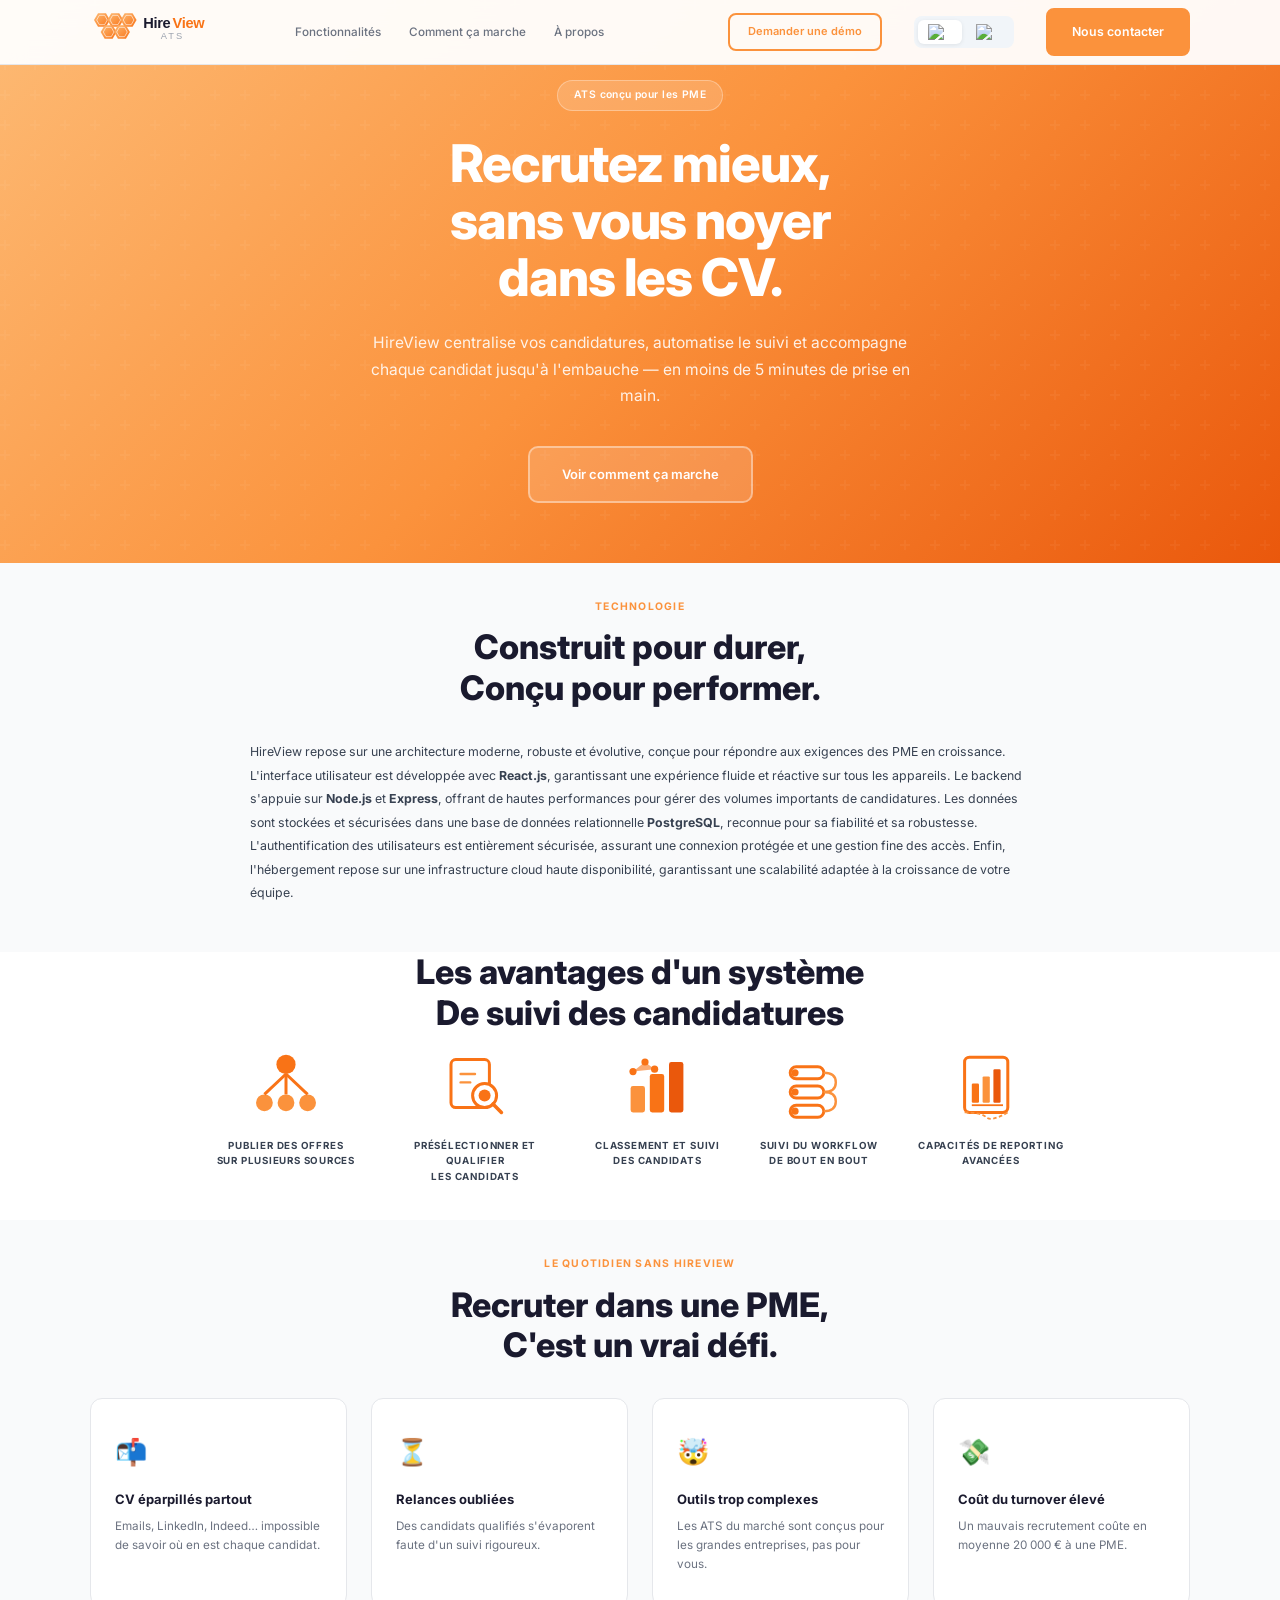
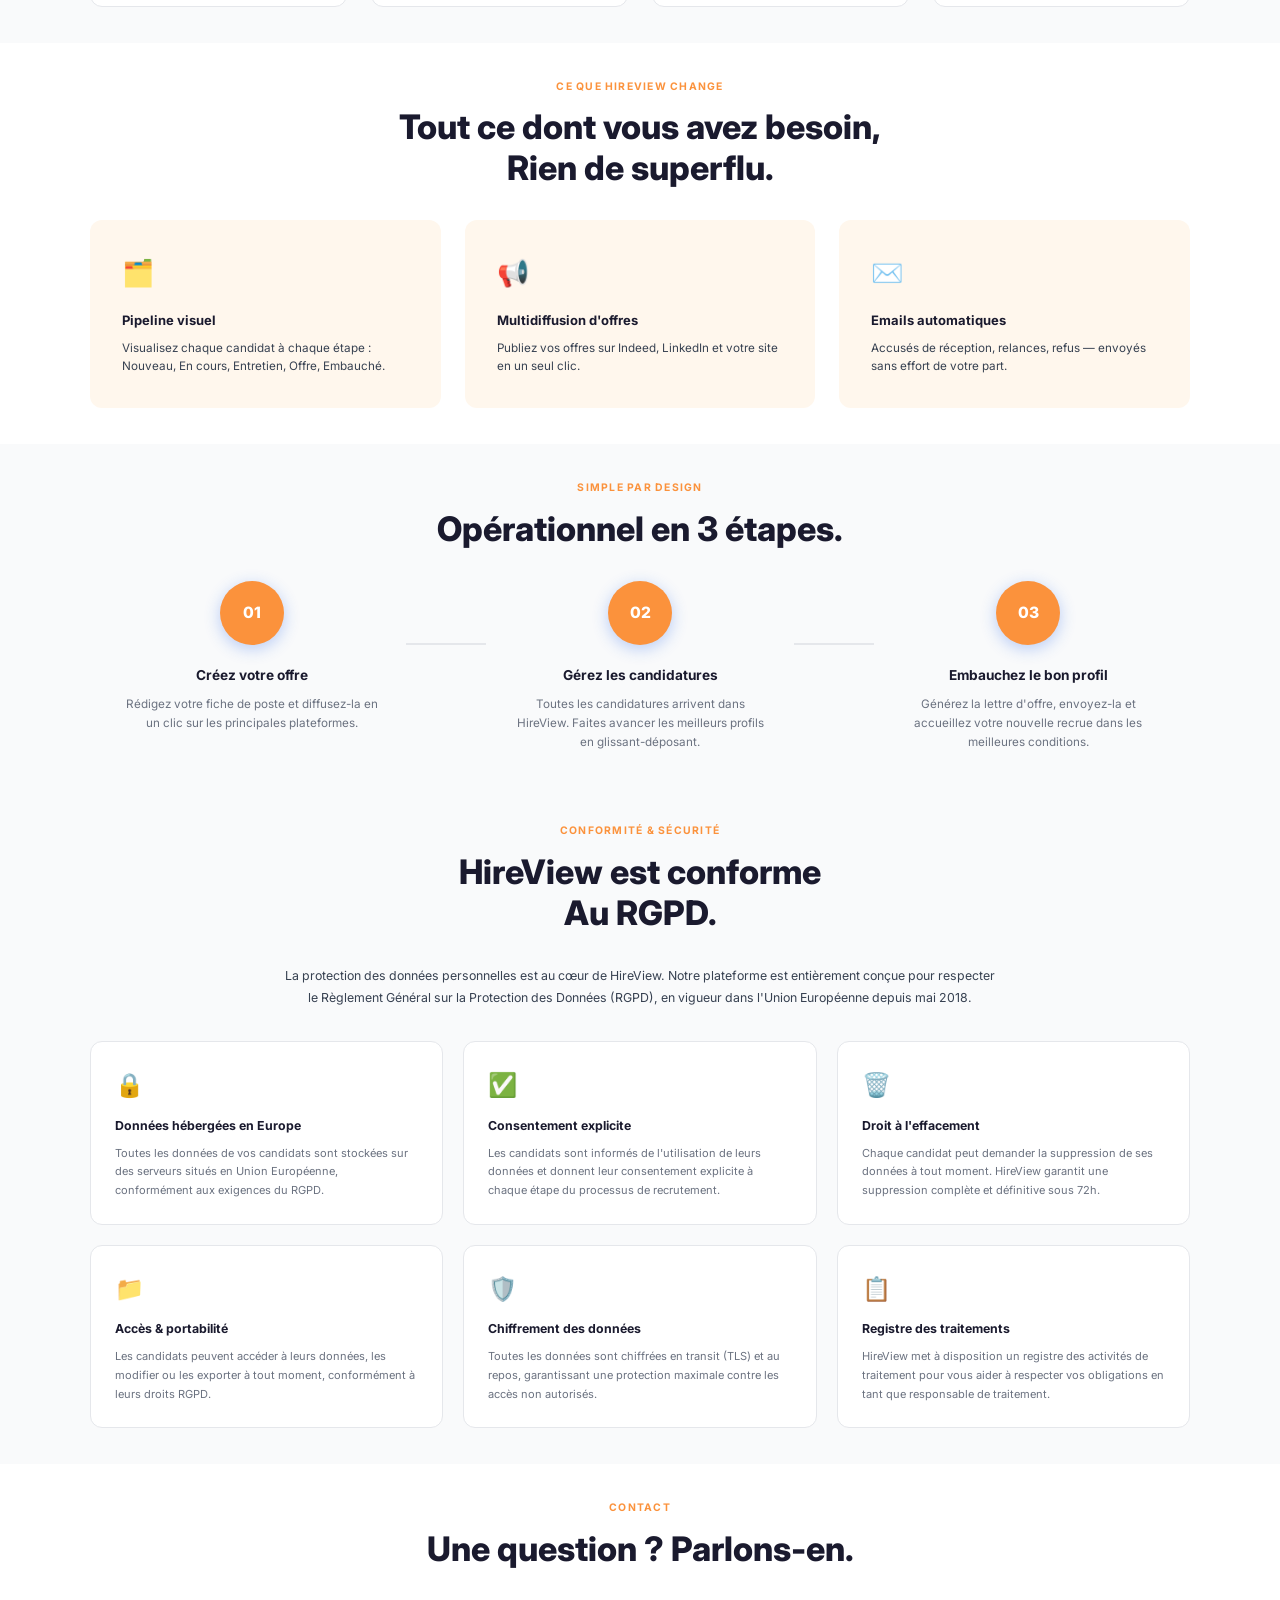
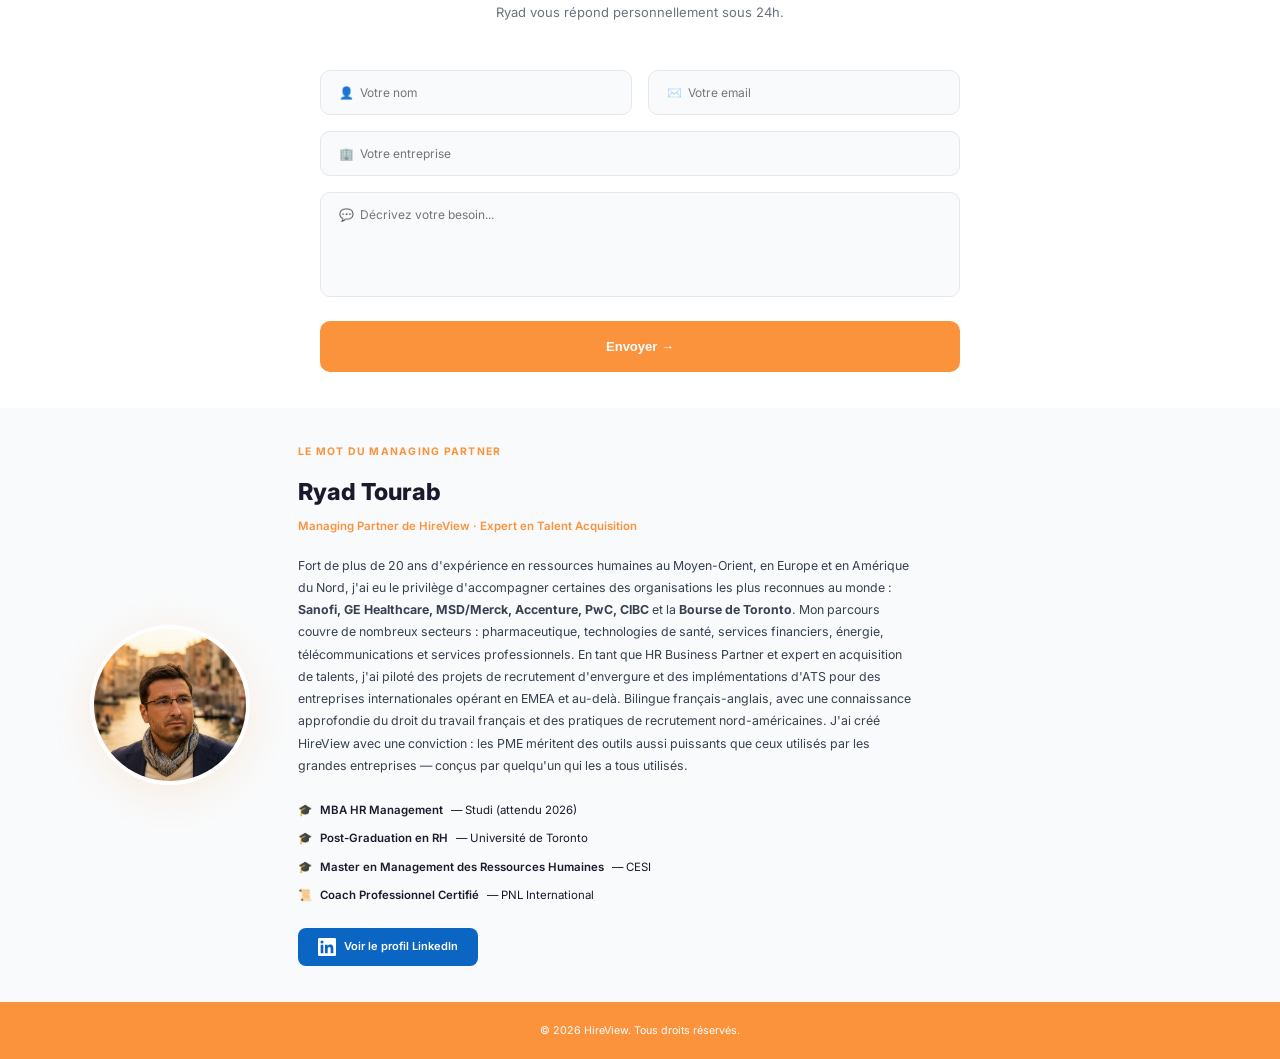
==== index.html @ aeb1a821 "Add files via upload" ====
<!DOCTYPE html>
<html lang="fr">
<head>
  <meta charset="UTF-8" />
  <meta name="viewport" content="width=device-width, initial-scale=1.0" />
  <title>HireView — L'ATS pensé pour les PME</title>
  <link rel="preconnect" href="https://fonts.googleapis.com" />
  <link rel="preconnect" href="https://fonts.gstatic.com" crossorigin />
  <link href="https://fonts.googleapis.com/css2?family=Inter:wght@400;500;600;700;800&display=swap" rel="stylesheet" />
  <link rel="stylesheet" href="style.css" />
</head>
<body>

  <!-- NAV -->
  <header class="nav" id="nav">
    <div class="nav__inner container">
      <a href="#" class="nav__logo"><img src="logo.svg" alt="HireView" height="40" /></a>
      <nav class="nav__links" id="navLinks">
        <a href="#features">Fonctionnalités</a>
        <a href="#how">Comment ça marche</a>
        <a href="#founder">À propos</a>
      </nav>
      <a href="#contact" class="btn btn--outline nav__demo">Demander une démo</a>
      <div class="lang-switch">
        <a href="index.html" class="lang-switch__btn lang-switch__btn--active" title="Français">
          <img src="https://flagcdn.com/w40/fr.png" width="24" height="16" alt="Français" />
        </a>
        <a href="index-en.html" class="lang-switch__btn" title="English">
          <img src="https://flagcdn.com/w40/gb.png" width="24" height="16" alt="English" />
        </a>
      </div>
      <a href="#contact" class="btn btn--primary nav__cta">Nous contacter</a>
      <button class="nav__burger" id="burger" aria-label="Menu">
        <span></span><span></span><span></span>
      </button>
    </div>
  </header>

  <!-- MOBILE MENU -->
  <div class="mobile-menu" id="mobileMenu">
    <a href="#features" class="mobile-menu__link">Fonctionnalités</a>
    <a href="#how" class="mobile-menu__link">Comment ça marche</a>
    <a href="#contact" class="mobile-menu__link">Demander une démo</a>
    <a href="#contact" class="btn btn--primary mobile-menu__cta">Nous contacter</a>
  </div>

  <main>

    <!-- HERO -->
    <section class="hero">
      <div class="container hero__inner">
        <div class="hero__badge">ATS conçu pour les PME</div>
        <h1 class="hero__title">Recrutez mieux,<br/>sans vous noyer<br/>dans les CV.</h1>
        <p class="hero__sub">HireView centralise vos candidatures, automatise le suivi et accompagne chaque candidat jusqu'à l'embauche — en moins de 5 minutes de prise en main.</p>
        <div class="hero__actions">
          <a href="#how" class="btn btn--ghost btn--lg">Voir comment ça marche</a>
        </div>
      </div>
      <div class="hero__bg"></div>
    </section>

    <!-- TECH -->
    <section class="tech" id="tech">
      <div class="container">
        <p class="section__eyebrow">Technologie</p>
        <h2 class="section__title">Construit pour durer,<br/>Conçu pour performer.</h2>
        <p class="tech__intro">HireView repose sur une architecture moderne, robuste et évolutive, conçue pour répondre aux exigences des PME en croissance. L'interface utilisateur est développée avec <strong>React.js</strong>, garantissant une expérience fluide et réactive sur tous les appareils. Le backend s'appuie sur <strong>Node.js</strong> et <strong>Express</strong>, offrant de hautes performances pour gérer des volumes importants de candidatures. Les données sont stockées et sécurisées dans une base de données relationnelle <strong>PostgreSQL</strong>, reconnue pour sa fiabilité et sa robustesse. L'authentification des utilisateurs est entièrement sécurisée, assurant une connexion protégée et une gestion fine des accès. Enfin, l'hébergement repose sur une infrastructure cloud haute disponibilité, garantissant une scalabilité adaptée à la croissance de votre équipe.</p>
      </div>
    </section>

    <!-- BENEFITS -->
    <section class="benefits">
      <div class="container">
        <h2 class="section__title">Les avantages d'un système<br/>De suivi des candidatures</h2>
        <div class="benefits__grid">
          <div class="benefits__item">
            <div class="benefits__icon">
              <svg viewBox="0 0 60 60" fill="none" xmlns="http://www.w3.org/2000/svg">
                <circle cx="30" cy="12" r="8" fill="#f97316"/>
                <circle cx="12" cy="44" r="7" fill="#fb923c"/>
                <circle cx="30" cy="44" r="7" fill="#fb923c"/>
                <circle cx="48" cy="44" r="7" fill="#fb923c"/>
                <line x1="30" y1="20" x2="12" y2="37" stroke="#f97316" stroke-width="2.5"/>
                <line x1="30" y1="20" x2="30" y2="37" stroke="#f97316" stroke-width="2.5"/>
                <line x1="30" y1="20" x2="48" y2="37" stroke="#f97316" stroke-width="2.5"/>
              </svg>
            </div>
            <p>Publier des offres<br/>sur plusieurs sources</p>
          </div>
          <div class="benefits__item">
            <div class="benefits__icon">
              <svg viewBox="0 0 60 60" fill="none" xmlns="http://www.w3.org/2000/svg">
                <rect x="10" y="8" width="32" height="40" rx="4" stroke="#f97316" stroke-width="2.5" fill="none"/>
                <circle cx="38" cy="38" r="10" fill="#fff" stroke="#f97316" stroke-width="2.5"/>
                <circle cx="38" cy="38" r="5" fill="#f97316"/>
                <line x1="45" y1="45" x2="52" y2="52" stroke="#f97316" stroke-width="3" stroke-linecap="round"/>
                <line x1="18" y1="20" x2="30" y2="20" stroke="#fb923c" stroke-width="2" stroke-linecap="round"/>
                <line x1="18" y1="27" x2="26" y2="27" stroke="#fb923c" stroke-width="2" stroke-linecap="round"/>
              </svg>
            </div>
            <p>Présélectionner et qualifier<br/>les candidats</p>
          </div>
          <div class="benefits__item">
            <div class="benefits__icon">
              <svg viewBox="0 0 60 60" fill="none" xmlns="http://www.w3.org/2000/svg">
                <rect x="8" y="30" width="12" height="22" rx="2" fill="#fb923c"/>
                <rect x="24" y="20" width="12" height="32" rx="2" fill="#f97316"/>
                <rect x="40" y="10" width="12" height="42" rx="2" fill="#ea580c"/>
                <polygon points="10,18 20,10 28,16" fill="#f97316" opacity="0.6"/>
                <circle cx="10" cy="18" r="3" fill="#f97316"/>
                <circle cx="20" cy="10" r="3" fill="#f97316"/>
                <circle cx="28" cy="16" r="3" fill="#f97316"/>
              </svg>
            </div>
            <p>Classement et suivi<br/>des candidats</p>
          </div>
          <div class="benefits__item">
            <div class="benefits__icon">
              <svg viewBox="0 0 60 60" fill="none" xmlns="http://www.w3.org/2000/svg">
                <rect x="6" y="14" width="28" height="10" rx="5" stroke="#f97316" stroke-width="2.5" fill="none"/>
                <rect x="6" y="30" width="28" height="10" rx="5" stroke="#f97316" stroke-width="2.5" fill="none"/>
                <rect x="6" y="46" width="28" height="10" rx="5" stroke="#f97316" stroke-width="2.5" fill="none"/>
                <circle cx="10" cy="19" r="3" fill="#f97316"/>
                <circle cx="10" cy="35" r="3" fill="#f97316"/>
                <circle cx="10" cy="51" r="3" fill="#f97316"/>
                <path d="M34 19 Q44 19 44 27 Q44 35 34 35" stroke="#fb923c" stroke-width="2" fill="none"/>
                <path d="M34 35 Q44 35 44 43 Q44 51 34 51" stroke="#fb923c" stroke-width="2" fill="none"/>
              </svg>
            </div>
            <p>Suivi du workflow<br/>de bout en bout</p>
          </div>
          <div class="benefits__item">
            <div class="benefits__icon">
              <svg viewBox="0 0 60 60" fill="none" xmlns="http://www.w3.org/2000/svg">
                <rect x="8" y="6" width="36" height="46" rx="4" stroke="#f97316" stroke-width="2.5" fill="none"/>
                <rect x="14" y="28" width="6" height="16" rx="1" fill="#f97316"/>
                <rect x="23" y="22" width="6" height="22" rx="1" fill="#fb923c"/>
                <rect x="32" y="16" width="6" height="28" rx="1" fill="#ea580c"/>
                <line x1="14" y1="46" x2="40" y2="46" stroke="#f97316" stroke-width="1.5"/>
                <path d="M8 52 Q22 52 26 56 Q30 60 44 52" stroke="#fb923c" stroke-width="1.5" fill="none" stroke-dasharray="3,2"/>
              </svg>
            </div>
            <p>Capacités de reporting<br/>avancées</p>
          </div>
        </div>
      </div>
    </section>

    <!-- PAIN POINTS -->
    <section class="pain">
      <div class="container">
        <p class="section__eyebrow">Le quotidien sans HireView</p>
        <h2 class="section__title">Recruter dans une PME,<br/>C'est un vrai défi.</h2>
        <div class="pain__grid">
          <div class="pain__card">
            <div class="pain__icon">📬</div>
            <h3>CV éparpillés partout</h3>
            <p>Emails, LinkedIn, Indeed… impossible de savoir où en est chaque candidat.</p>
          </div>
          <div class="pain__card">
            <div class="pain__icon">⏳</div>
            <h3>Relances oubliées</h3>
            <p>Des candidats qualifiés s'évaporent faute d'un suivi rigoureux.</p>
          </div>
          <div class="pain__card">
            <div class="pain__icon">🤯</div>
            <h3>Outils trop complexes</h3>
            <p>Les ATS du marché sont conçus pour les grandes entreprises, pas pour vous.</p>
          </div>
          <div class="pain__card">
            <div class="pain__icon">💸</div>
            <h3>Coût du turnover élevé</h3>
            <p>Un mauvais recrutement coûte en moyenne 20 000 € à une PME.</p>
          </div>
        </div>
      </div>
    </section>

    <!-- FEATURES -->
    <section class="features" id="features">
      <div class="container">
        <p class="section__eyebrow">Ce que HireView change</p>
        <h2 class="section__title">Tout ce dont vous avez besoin,<br/>Rien de superflu.</h2>
        <div class="features__grid">
          <div class="feature__card">
            <div class="feature__icon">🗂️</div>
            <h3>Pipeline visuel</h3>
            <p>Visualisez chaque candidat à chaque étape : Nouveau, En cours, Entretien, Offre, Embauché.</p>
          </div>
          <div class="feature__card">
            <div class="feature__icon">📢</div>
            <h3>Multidiffusion d'offres</h3>
            <p>Publiez vos offres sur Indeed, LinkedIn et votre site en un seul clic.</p>
          </div>
          <div class="feature__card">
            <div class="feature__icon">✉️</div>
            <h3>Emails automatiques</h3>
            <p>Accusés de réception, relances, refus — envoyés sans effort de votre part.</p>
          </div>
        </div>
      </div>
    </section>

    <!-- HOW IT WORKS -->
    <section class="how" id="how">
      <div class="container">
        <p class="section__eyebrow">Simple par design</p>
        <h2 class="section__title">Opérationnel en 3 étapes.</h2>
        <div class="how__steps">
          <div class="how__step">
            <div class="how__number">01</div>
            <div class="how__content">
              <h3>Créez votre offre</h3>
              <p>Rédigez votre fiche de poste et diffusez-la en un clic sur les principales plateformes.</p>
            </div>
          </div>
          <div class="how__connector"></div>
          <div class="how__step">
            <div class="how__number">02</div>
            <div class="how__content">
              <h3>Gérez les candidatures</h3>
              <p>Toutes les candidatures arrivent dans HireView. Faites avancer les meilleurs profils en glissant-déposant.</p>
            </div>
          </div>
          <div class="how__connector"></div>
          <div class="how__step">
            <div class="how__number">03</div>
            <div class="how__content">
              <h3>Embauchez le bon profil</h3>
              <p>Générez la lettre d'offre, envoyez-la et accueillez votre nouvelle recrue dans les meilleures conditions.</p>
            </div>
          </div>
        </div>
      </div>
    </section>


    <!-- RGPD -->
    <section class="rgpd">
      <div class="container">
        <p class="section__eyebrow">Conformité & Sécurité</p>
        <h2 class="section__title">HireView est conforme<br/>Au RGPD.</h2>
        <p class="rgpd__intro">La protection des données personnelles est au cœur de HireView. Notre plateforme est entièrement conçue pour respecter le Règlement Général sur la Protection des Données (RGPD), en vigueur dans l'Union Européenne depuis mai 2018.</p>
        <div class="rgpd__grid">
          <div class="rgpd__card">
            <div class="rgpd__icon">🔒</div>
            <h3>Données hébergées en Europe</h3>
            <p>Toutes les données de vos candidats sont stockées sur des serveurs situés en Union Européenne, conformément aux exigences du RGPD.</p>
          </div>
          <div class="rgpd__card">
            <div class="rgpd__icon">✅</div>
            <h3>Consentement explicite</h3>
            <p>Les candidats sont informés de l'utilisation de leurs données et donnent leur consentement explicite à chaque étape du processus de recrutement.</p>
          </div>
          <div class="rgpd__card">
            <div class="rgpd__icon">🗑️</div>
            <h3>Droit à l'effacement</h3>
            <p>Chaque candidat peut demander la suppression de ses données à tout moment. HireView garantit une suppression complète et définitive sous 72h.</p>
          </div>
          <div class="rgpd__card">
            <div class="rgpd__icon">📁</div>
            <h3>Accès & portabilité</h3>
            <p>Les candidats peuvent accéder à leurs données, les modifier ou les exporter à tout moment, conformément à leurs droits RGPD.</p>
          </div>
          <div class="rgpd__card">
            <div class="rgpd__icon">🛡️</div>
            <h3>Chiffrement des données</h3>
            <p>Toutes les données sont chiffrées en transit (TLS) et au repos, garantissant une protection maximale contre les accès non autorisés.</p>
          </div>
          <div class="rgpd__card">
            <div class="rgpd__icon">📋</div>
            <h3>Registre des traitements</h3>
            <p>HireView met à disposition un registre des activités de traitement pour vous aider à respecter vos obligations en tant que responsable de traitement.</p>
          </div>
        </div>
      </div>
    </section>

    <!-- CONTACT -->
    <section class="contact" id="contact">
      <div class="container">
        <div class="contact__header">
          <p class="section__eyebrow">Contact</p>
          <h2 class="section__title">Une question ? Parlons-en.</h2>
          <p class="contact__sub">Ryad vous répond personnellement sous 24h.</p>
        </div>
        <form class="contact__form" action="https://formsubmit.co/contact@hireview-ats.com" method="POST">
          <div class="form__row">
            <div class="form__group">
              <input type="text" name="name" placeholder="👤  Votre nom" required />
            </div>
            <div class="form__group">
              <input type="email" name="email" placeholder="✉️  Votre email" required />
            </div>
          </div>
          <div class="form__group">
            <input type="text" name="company" placeholder="🏢  Votre entreprise" />
          </div>
          <div class="form__group">
            <textarea name="message" rows="5" placeholder="💬  Décrivez votre besoin..." required></textarea>
          </div>
          <button type="submit" class="btn btn--primary btn--full contact__submit">Envoyer →</button>
        </form>
      </div>
    </section>

    <!-- FOUNDER -->
    <section class="founder" id="founder">
      <div class="container founder__inner">
        <div class="founder__avatar"><img src="ryad.jpg.jpg" alt="Ryad Tourab" /></div>
        <div class="founder__content">
          <p class="section__eyebrow">Le mot du Managing Partner</p>
          <h2 class="founder__name">Ryad Tourab</h2>
          <p class="founder__title">Managing Partner de HireView · Expert en Talent Acquisition</p>
          <p class="founder__bio">Fort de plus de 20 ans d'expérience en ressources humaines au Moyen-Orient, en Europe et en Amérique du Nord, j'ai eu le privilège d'accompagner certaines des organisations les plus reconnues au monde : <strong>Sanofi, GE Healthcare, MSD/Merck, Accenture, PwC, CIBC</strong> et la <strong>Bourse de Toronto</strong>. Mon parcours couvre de nombreux secteurs : pharmaceutique, technologies de santé, services financiers, énergie, télécommunications et services professionnels. En tant que HR Business Partner et expert en acquisition de talents, j'ai piloté des projets de recrutement d'envergure et des implémentations d'ATS pour des entreprises internationales opérant en EMEA et au-delà. Bilingue français-anglais, avec une connaissance approfondie du droit du travail français et des pratiques de recrutement nord-américaines. J'ai créé HireView avec une conviction : les PME méritent des outils aussi puissants que ceux utilisés par les grandes entreprises — conçus par quelqu'un qui les a tous utilisés.</p>
          <ul class="founder__creds-list">
            <li>🎓 <strong>MBA HR Management</strong> — Studi (attendu 2026)</li>
            <li>🎓 <strong>Post-Graduation en RH</strong> — Université de Toronto</li>
            <li>🎓 <strong>Master en Management des Ressources Humaines</strong> — CESI</li>
            <li>📜 <strong>Coach Professionnel Certifié</strong> — PNL International</li>
          </ul>
          <a href="https://www.linkedin.com/in/ryad-t-6988889" target="_blank" rel="noopener" class="founder__linkedin">
            <svg width="18" height="18" viewBox="0 0 24 24" fill="currentColor"><path d="M20.447 20.452h-3.554v-5.569c0-1.328-.027-3.037-1.852-3.037-1.853 0-2.136 1.445-2.136 2.939v5.667H9.351V9h3.414v1.561h.046c.477-.9 1.637-1.85 3.37-1.85 3.601 0 4.267 2.37 4.267 5.455v6.286zM5.337 7.433a2.062 2.062 0 01-2.063-2.065 2.064 2.064 0 112.063 2.065zm1.782 13.019H3.555V9h3.564v11.452zM22.225 0H1.771C.792 0 0 .774 0 1.729v20.542C0 23.227.792 24 1.771 24h20.451C23.2 24 24 23.227 24 22.271V1.729C24 .774 23.2 0 22.222 0h.003z"/></svg>
            Voir le profil LinkedIn
          </a>
        </div>
      </div>
    </section>


  </main>

  <!-- FOOTER -->
  <footer class="footer">
    <div class="footer__bottom container">
      <p>© 2026 HireView. Tous droits réservés.</p>
    </div>
  </footer>

  <script src="script.js"></script>
</body>
</html>
---- style.css ----
/* ===========================
   RESET & BASE
=========================== */
*, *::before, *::after { box-sizing: border-box; margin: 0; padding: 0; }

html { scroll-behavior: smooth; font-size: 13px; }

body {
  font-family: 'Inter', sans-serif;
  color: #1a1a2e;
  background: #fff;
  line-height: 1.6;
  overflow-x: hidden;
}

img { max-width: 100%; display: block; }
a { text-decoration: none; color: inherit; }

.container {
  width: 100%;
  max-width: 1140px;
  margin: 0 auto;
  padding: 0 20px;
}

/* ===========================
   TOKENS
=========================== */
:root {
  --blue: #fb923c;
  --blue-dark: #ea580c;
  --blue-light: #fff7ed;
  --indigo: #f97316;
  --text: #1a1a2e;
  --muted: #6b7280;
  --border: #e5e7eb;
  --radius: 12px;
  --shadow: 0 4px 24px rgba(251,146,60,0.08);
  --shadow-lg: 0 8px 40px rgba(251,146,60,0.14);
}

/* ===========================
   BUTTONS
=========================== */
.btn {
  display: inline-flex;
  align-items: center;
  justify-content: center;
  gap: 8px;
  padding: 12px 24px;
  border-radius: 8px;
  font-weight: 600;
  font-size: 0.95rem;
  cursor: pointer;
  transition: all 0.2s ease;
  border: 2px solid transparent;
  white-space: nowrap;
}

.btn--primary {
  background: var(--blue);
  color: #fff;
  border-color: var(--blue);
}
.btn--primary:hover { background: var(--blue-dark); border-color: var(--blue-dark); transform: translateY(-1px); box-shadow: 0 4px 16px rgba(37,99,235,0.3); }

.btn--outline {
  background: transparent;
  color: var(--blue);
  border-color: var(--blue);
}
.btn--outline:hover { background: var(--blue-light); transform: translateY(-1px); }

.btn--ghost {
  background: rgba(255,255,255,0.15);
  color: #fff;
  border-color: rgba(255,255,255,0.4);
}
.btn--ghost:hover { background: rgba(255,255,255,0.25); }

.btn--lg { padding: 16px 32px; font-size: 1rem; border-radius: 10px; }
.btn--full { width: 100%; }

/* ===========================
   NAV
=========================== */
.nav {
  position: fixed;
  top: 0;
  left: 0;
  right: 0;
  z-index: 100;
  background: rgba(255,255,255,0.95);
  backdrop-filter: blur(12px);
  border-bottom: 1px solid var(--border);
  transition: box-shadow 0.2s;
}
.nav.scrolled { box-shadow: var(--shadow); }

.nav__inner {
  display: flex;
  align-items: center;
  height: 64px;
  gap: 32px;
}

.nav__logo {
  font-size: 1.4rem;
  font-weight: 800;
  color: var(--text);
  flex-shrink: 0;
}
.nav__logo span { color: var(--blue); }

.nav__links {
  display: flex;
  gap: 28px;
  flex: 1;
}
.nav__links a {
  font-size: 0.9rem;
  font-weight: 500;
  color: var(--muted);
  transition: color 0.2s;
}
.nav__links a:hover { color: var(--text); }

.nav__cta { margin-left: auto; }

.lang-switch {
  display: flex;
  align-items: center;
  gap: 4px;
  background: #f1f5f9;
  border-radius: 8px;
  padding: 4px;
}

.lang-switch__btn {
  font-size: 0.78rem;
  font-weight: 700;
  padding: 4px 10px;
  border-radius: 6px;
  color: var(--muted);
  transition: all 0.2s;
  letter-spacing: 0.05em;
}
.lang-switch__btn:hover { color: var(--text); }
.lang-switch__btn--active {
  background: #fff;
  color: var(--blue);
  box-shadow: 0 1px 4px rgba(0,0,0,0.08);
}

.nav__demo { font-size: 0.85rem; padding: 8px 18px; }
@media (max-width: 768px) { .nav__demo { display: none; } }

.nav__burger {
  display: none;
  flex-direction: column;
  gap: 5px;
  background: none;
  border: none;
  cursor: pointer;
  padding: 4px;
  margin-left: auto;
}
.nav__burger span {
  display: block;
  width: 24px;
  height: 2px;
  background: var(--text);
  border-radius: 2px;
  transition: all 0.3s;
}

/* Mobile menu */
.mobile-menu {
  display: none;
  position: fixed;
  top: 64px;
  left: 0;
  right: 0;
  background: #fff;
  border-bottom: 1px solid var(--border);
  padding: 20px;
  flex-direction: column;
  gap: 16px;
  z-index: 99;
  box-shadow: var(--shadow-lg);
}
.mobile-menu.open { display: flex; }
.mobile-menu__link {
  font-weight: 500;
  color: var(--text);
  font-size: 1rem;
  padding: 8px 0;
  border-bottom: 1px solid var(--border);
}
.mobile-menu__cta { margin-top: 4px; text-align: center; }

/* ===========================
   SECTION LABELS
=========================== */
.section__eyebrow {
  font-size: 0.8rem;
  font-weight: 700;
  letter-spacing: 0.12em;
  text-transform: uppercase;
  color: var(--blue);
  margin-bottom: 12px;
}

.section__title {
  font-size: clamp(1.8rem, 4vw, 2.6rem);
  font-weight: 800;
  line-height: 1.2;
  color: var(--text);
  margin-bottom: 32px;
}

/* ===========================
   HERO
=========================== */
.hero {
  position: relative;
  background: linear-gradient(135deg, #fdba74 0%, #fb923c 50%, #ea580c 100%);
  color: #fff;
  padding: 80px 0 40px;
  overflow: hidden;
}

.hero__bg {
  position: absolute;
  inset: 0;
  background: url("data:image/svg+xml,%3Csvg width='60' height='60' viewBox='0 0 60 60' xmlns='http://www.w3.org/2000/svg'%3E%3Cg fill='none' fill-rule='evenodd'%3E%3Cg fill='%23ffffff' fill-opacity='0.04'%3E%3Cpath d='M36 34v-4h-2v4h-4v2h4v4h2v-4h4v-2h-4zm0-30V0h-2v4h-4v2h4v4h2V6h4V4h-4zM6 34v-4H4v4H0v2h4v4h2v-4h4v-2H6zM6 4V0H4v4H0v2h4v4h2V6h4V4H6z'/%3E%3C/g%3E%3C/g%3E%3C/svg%3E");
  pointer-events: none;
}

.hero__inner {
  position: relative;
  z-index: 1;
  max-width: 720px;
  margin: 0 auto;
  text-align: center;
}

/* MOCKUP */
.hero__mockup {
  position: relative;
  z-index: 1;
}

.mockup__browser {
  background: #1e293b;
  border-radius: 12px;
  overflow: hidden;
  box-shadow: 0 24px 64px rgba(0,0,0,0.4);
}

.mockup__bar {
  background: #0f172a;
  padding: 10px 14px;
  display: flex;
  align-items: center;
  gap: 8px;
}

.mockup__dot {
  width: 10px;
  height: 10px;
  border-radius: 50%;
  background: #334155;
}
.mockup__dot:nth-child(1) { background: #ef4444; }
.mockup__dot:nth-child(2) { background: #f59e0b; }
.mockup__dot:nth-child(3) { background: #10b981; }

.mockup__url {
  background: #1e293b;
  color: #94a3b8;
  font-size: 0.72rem;
  padding: 3px 12px;
  border-radius: 4px;
  margin-left: 8px;
  flex: 1;
}

.mockup__screen {
  background: #f8fafc;
  padding: 14px;
}

.mockup__topbar {
  display: flex;
  align-items: center;
  justify-content: space-between;
  margin-bottom: 12px;
}

.mockup__pagetitle {
  font-size: 0.78rem;
  font-weight: 700;
  color: #1e293b;
}

.mockup__tag {
  font-size: 0.68rem;
  background: #eff6ff;
  color: var(--blue);
  font-weight: 600;
  padding: 3px 10px;
  border-radius: 999px;
}

.mockup__pipeline {
  display: grid;
  grid-template-columns: repeat(4, 1fr);
  gap: 8px;
}

.mockup__col {
  background: #f1f5f9;
  border-radius: 8px;
  padding: 8px;
  display: flex;
  flex-direction: column;
  gap: 6px;
}

.mockup__col-title {
  font-size: 0.65rem;
  font-weight: 700;
  color: #64748b;
  text-transform: uppercase;
  letter-spacing: 0.06em;
  margin-bottom: 4px;
}

.mockup__card {
  background: #fff;
  border-radius: 6px;
  padding: 8px;
  display: flex;
  align-items: center;
  gap: 7px;
  box-shadow: 0 1px 3px rgba(0,0,0,0.08);
}

.mockup__card--ghost {
  background: #e2e8f0;
  height: 44px;
  opacity: 0.5;
}

.mockup__card--highlight {
  border: 1.5px solid #10b981;
  background: #f0fdf4;
}

.mockup__card--hired {
  border: 1.5px solid var(--blue);
  background: #eff6ff;
}

.mockup__avatar {
  width: 26px;
  height: 26px;
  border-radius: 50%;
  color: #fff;
  font-size: 0.6rem;
  font-weight: 700;
  display: flex;
  align-items: center;
  justify-content: center;
  flex-shrink: 0;
}

.mockup__cname {
  font-size: 0.68rem;
  font-weight: 700;
  color: #1e293b;
}

.mockup__csub {
  font-size: 0.6rem;
  color: #64748b;
}

@media (max-width: 900px) {
  .hero__inner { grid-template-columns: 1fr; }
  .hero__text { text-align: center; }
  .hero__actions { justify-content: center; }
  .hero__mockup { display: none; }
}

.hero__badge {
  display: inline-block;
  background: rgba(255,255,255,0.15);
  border: 1px solid rgba(255,255,255,0.3);
  color: #fff;
  font-size: 0.8rem;
  font-weight: 600;
  padding: 6px 16px;
  border-radius: 999px;
  margin-bottom: 24px;
  letter-spacing: 0.04em;
}

.hero__title {
  font-size: clamp(2.4rem, 6vw, 4rem);
  font-weight: 800;
  line-height: 1.1;
  margin-bottom: 24px;
  letter-spacing: -0.02em;
}

.hero__sub {
  font-size: clamp(1rem, 2.5vw, 1.2rem);
  opacity: 0.88;
  max-width: 560px;
  margin: 0 auto 36px;
  line-height: 1.7;
}

.hero__actions {
  display: flex;
  gap: 16px;
  justify-content: center;
  flex-wrap: wrap;
  margin-bottom: 20px;
}

.hero__note {
  font-size: 0.82rem;
  opacity: 0.65;
  letter-spacing: 0.02em;
}

/* ===========================
   PAIN POINTS
=========================== */
.pain {
  padding: 36px 0;
  background: #f9fafb;
  text-align: center;
}

.pain__grid {
  display: grid;
  grid-template-columns: repeat(auto-fit, minmax(220px, 1fr));
  gap: 24px;
}

.pain__card {
  background: #fff;
  border: 1px solid var(--border);
  border-radius: var(--radius);
  padding: 32px 24px;
  text-align: left;
  transition: box-shadow 0.2s, transform 0.2s;
}
.pain__card:hover { box-shadow: var(--shadow); transform: translateY(-4px); }

.pain__icon { font-size: 2rem; margin-bottom: 16px; }
.pain__card h3 { font-size: 1rem; font-weight: 700; margin-bottom: 8px; }
.pain__card p { font-size: 0.9rem; color: var(--muted); }

/* ===========================
   FEATURES
=========================== */
.features {
  padding: 36px 0;
  text-align: center;
}

.features__grid {
  display: grid;
  grid-template-columns: repeat(auto-fit, minmax(300px, 1fr));
  gap: 24px;
}

.feature__card {
  background: var(--blue-light);
  border-radius: var(--radius);
  padding: 32px;
  text-align: left;
  transition: box-shadow 0.2s, transform 0.2s;
}
.feature__card:hover { box-shadow: var(--shadow); transform: translateY(-4px); }

.feature__icon { font-size: 2rem; margin-bottom: 16px; }
.feature__card h3 { font-size: 1rem; font-weight: 700; margin-bottom: 8px; }
.feature__card p { font-size: 0.9rem; color: #374151; }

/* ===========================
   HOW IT WORKS
=========================== */
.how {
  padding: 36px 0;
  background: #f9fafb;
  text-align: center;
}

.how__steps {
  display: flex;
  align-items: flex-start;
  gap: 0;
  justify-content: center;
  flex-wrap: wrap;
  gap: 24px;
}

.how__step {
  display: flex;
  flex-direction: column;
  align-items: center;
  max-width: 260px;
  text-align: center;
}

.how__number {
  width: 64px;
  height: 64px;
  border-radius: 50%;
  background: var(--blue);
  color: #fff;
  font-size: 1.2rem;
  font-weight: 800;
  display: flex;
  align-items: center;
  justify-content: center;
  margin-bottom: 20px;
  flex-shrink: 0;
  box-shadow: 0 4px 16px rgba(37,99,235,0.3);
}

.how__content h3 { font-size: 1.05rem; font-weight: 700; margin-bottom: 8px; }
.how__content p { font-size: 0.9rem; color: var(--muted); }

.how__connector {
  width: 80px;
  height: 2px;
  background: var(--border);
  align-self: center;
  margin-bottom: 44px;
  flex-shrink: 0;
}

/* ===========================
   TESTIMONIALS
=========================== */
.testimonials {
  padding: 36px 0;
  text-align: center;
}

.testimonials__grid {
  display: grid;
  grid-template-columns: repeat(auto-fit, minmax(280px, 1fr));
  gap: 24px;
}

.testimonial__card {
  background: #fff;
  border: 1px solid var(--border);
  border-radius: var(--radius);
  padding: 32px;
  text-align: left;
  box-shadow: var(--shadow);
}

.testimonial__card p {
  font-size: 0.95rem;
  color: var(--text);
  line-height: 1.7;
  margin-bottom: 24px;
  font-style: italic;
}
.testimonial__card p::before { content: '"'; }
.testimonial__card p::after { content: '"'; }

.testimonial__author {
  display: flex;
  align-items: center;
  gap: 12px;
}

.testimonial__avatar {
  width: 40px;
  height: 40px;
  border-radius: 50%;
  background: linear-gradient(135deg, #fdba74, #fb923c);
  color: #fff;
  font-size: 0.75rem;
  font-weight: 700;
  display: flex;
  align-items: center;
  justify-content: center;
  flex-shrink: 0;
}

.testimonial__author strong { display: block; font-size: 0.9rem; }
.testimonial__author span { font-size: 0.78rem; color: var(--muted); }

/* ===========================
   PRICING
=========================== */
.pricing {
  padding: 36px 0;
  background: #f9fafb;
  text-align: center;
}

.pricing__grid {
  display: grid;
  grid-template-columns: repeat(auto-fit, minmax(280px, 1fr));
  gap: 24px;
  align-items: start;
}

.pricing__card {
  background: #fff;
  border: 1px solid var(--border);
  border-radius: var(--radius);
  padding: 36px 28px;
  text-align: left;
  position: relative;
  transition: box-shadow 0.2s, transform 0.2s;
}
.pricing__card:hover { box-shadow: var(--shadow-lg); transform: translateY(-4px); }

.pricing__card--featured {
  border: 2px solid var(--blue);
  box-shadow: var(--shadow-lg);
  transform: scale(1.02);
}
.pricing__card--featured:hover { transform: scale(1.02) translateY(-4px); }

.pricing__badge {
  display: inline-block;
  background: var(--blue);
  color: #fff;
  font-size: 0.72rem;
  font-weight: 700;
  padding: 4px 12px;
  border-radius: 999px;
  margin-bottom: 16px;
  letter-spacing: 0.04em;
  text-transform: uppercase;
}

.pricing__plan { font-size: 1rem; font-weight: 700; color: var(--muted); margin-bottom: 8px; }

.pricing__price { margin-bottom: 8px; }
.pricing__amount { font-size: 2.6rem; font-weight: 800; color: var(--text); }
.pricing__period { font-size: 0.9rem; color: var(--muted); }

.pricing__desc { font-size: 0.88rem; color: var(--muted); margin-bottom: 24px; }

.pricing__features {
  list-style: none;
  margin-bottom: 20px;
  display: flex;
  flex-direction: column;
  gap: 10px;
}
.pricing__features li { font-size: 0.88rem; color: #374151; }

.pricing__note {
  font-size: 0.82rem;
  color: var(--muted);
  margin-top: 32px;
}

/* ===========================
   BENEFITS
=========================== */
.benefits {
  padding: 0 0 36px;
  background: #fff;
  text-align: center;
  margin-top: -24px;
}

.benefits .section__title {
  margin-bottom: 4px;
}

.benefits__grid {
  display: flex;
  flex-wrap: wrap;
  justify-content: center;
  gap: 40px;
  margin-top: 16px;
}

.benefits__item {
  display: flex;
  flex-direction: column;
  align-items: center;
  gap: 16px;
  max-width: 160px;
}

.benefits__icon {
  width: 72px;
  height: 72px;
}

.benefits__icon svg {
  width: 100%;
  height: 100%;
}

.benefits__item p {
  font-size: 0.75rem;
  font-weight: 700;
  color: #374151;
  text-transform: uppercase;
  letter-spacing: 0.08em;
  line-height: 1.6;
  text-align: center;
}

/* ===========================
   RGPD
=========================== */
.rgpd {
  padding: 36px 0;
  background: #f9fafb;
  text-align: center;
}

.rgpd__intro {
  max-width: 720px;
  margin: 0 auto 32px;
  font-size: 0.95rem;
  color: #374151;
  line-height: 1.8;
}

.rgpd__grid {
  display: grid;
  grid-template-columns: repeat(3, 1fr);
  gap: 20px;
  text-align: left;
}

@media (max-width: 768px) {
  .rgpd__grid { grid-template-columns: 1fr; }
}

.rgpd__card {
  background: #fff;
  border: 1px solid var(--border);
  border-radius: var(--radius);
  padding: 24px;
  transition: box-shadow 0.2s, transform 0.2s;
}
.rgpd__card:hover { box-shadow: var(--shadow); transform: translateY(-3px); }

.rgpd__icon { font-size: 1.8rem; margin-bottom: 12px; }
.rgpd__card h3 { font-size: 0.95rem; font-weight: 700; margin-bottom: 8px; }
.rgpd__card p { font-size: 0.85rem; color: var(--muted); line-height: 1.7; }

/* ===========================
   TECH
=========================== */
.tech {
  padding: 36px 0;
  background: #f9fafb;
  text-align: center;
}

.tech__intro {
  max-width: 780px;
  margin: 0 auto 36px;
  font-size: 0.95rem;
  color: #374151;
  line-height: 1.9;
  text-align: left;
}

.tech__stack {
  display: flex;
  flex-wrap: wrap;
  justify-content: center;
  gap: 16px;
}

.tech__item {
  background: #fff;
  border: 1px solid var(--border);
  border-radius: 10px;
  padding: 16px 24px;
  display: flex;
  flex-direction: column;
  align-items: center;
  gap: 4px;
  min-width: 110px;
  transition: box-shadow 0.2s, transform 0.2s;
}
.tech__item:hover { box-shadow: var(--shadow); transform: translateY(-3px); }

.tech__icon { font-size: 1.6rem; }
.tech__item strong { font-size: 0.85rem; color: var(--text); }
.tech__item span { font-size: 0.72rem; color: var(--muted); }

/* ===========================
   CONTACT
=========================== */
.contact {
  padding: 36px 0;
  background: #fff;
}

.contact__header {
  text-align: center;
  margin-bottom: 48px;
}

.contact__sub {
  font-size: 1rem;
  color: var(--muted);
  margin-top: 16px;
  margin-bottom: 40px;
}

.contact__form {
  max-width: 640px;
  margin: 0 auto;
  display: flex;
  flex-direction: column;
  gap: 16px;
}

.form__row {
  display: grid;
  grid-template-columns: 1fr 1fr;
  gap: 16px;
}

.form__group { display: flex; flex-direction: column; }

.form__group input,
.form__group textarea {
  padding: 14px 18px;
  border: 1.5px solid var(--border);
  border-radius: 10px;
  font-family: 'Inter', sans-serif;
  font-size: 0.92rem;
  color: var(--text);
  background: #f9fafb;
  transition: border-color 0.2s, box-shadow 0.2s, background 0.2s;
  outline: none;
  resize: none;
}

.form__group input:focus,
.form__group textarea:focus {
  border-color: var(--blue);
  background: #fff;
  box-shadow: 0 0 0 4px rgba(37,99,235,0.08);
}

.contact__submit {
  margin-top: 8px;
  padding: 16px;
  font-size: 1rem;
  border-radius: 10px;
}

@media (max-width: 600px) {
  .form__row { grid-template-columns: 1fr; }
}

/* ===========================
   FOUNDER
=========================== */
.founder {
  padding: 36px 0;
  background: #f9fafb;
}

.founder__inner {
  display: flex;
  gap: 48px;
  align-items: center;
}

.founder__avatar {
  width: 160px;
  height: 160px;
  border-radius: 50%;
  overflow: hidden;
  flex-shrink: 0;
  box-shadow: var(--shadow-lg);
  border: 4px solid #fff;
}

.founder__avatar img {
  width: 100%;
  height: 100%;
  object-fit: cover;
  object-position: center top;
}

.founder__content { flex: 1; }

.founder__name {
  font-size: 1.8rem;
  font-weight: 800;
  margin-bottom: 6px;
}

.founder__title {
  font-size: 0.88rem;
  color: var(--blue);
  font-weight: 600;
  margin-bottom: 20px;
}

.founder__bio {
  font-size: 0.95rem;
  color: #374151;
  line-height: 1.8;
  max-width: 620px;
  margin-bottom: 24px;
}

.founder__credentials {
  display: grid;
  grid-template-columns: 1fr 1fr;
  gap: 12px;
  margin-bottom: 24px;
}

.founder__cred {
  display: flex;
  align-items: flex-start;
  gap: 10px;
  background: #f9fafb;
  border: 1px solid var(--border);
  border-radius: 8px;
  padding: 12px;
}

.founder__cred-icon { font-size: 1.2rem; flex-shrink: 0; }

.founder__cred strong {
  display: block;
  font-size: 0.82rem;
  color: var(--text);
  margin-bottom: 2px;
}

.founder__cred span {
  font-size: 0.76rem;
  color: var(--muted);
}

@media (max-width: 500px) {
  .founder__credentials { grid-template-columns: 1fr; }
}

.founder__creds-list {
  list-style: none;
  padding: 0;
  margin: 0 0 24px 0;
  display: flex;
  flex-direction: column;
  gap: 10px;
}

.founder__creds-list li {
  font-size: 0.88rem;
  color: var(--text);
  display: flex;
  align-items: center;
  gap: 8px;
}

.founder__creds-list li strong {
  font-weight: 600;
  color: var(--text);
}

.founder__linkedin {
  display: inline-flex;
  align-items: center;
  gap: 8px;
  background: #0a66c2;
  color: #fff;
  font-size: 0.85rem;
  font-weight: 600;
  padding: 10px 20px;
  border-radius: 8px;
  transition: background 0.2s, transform 0.2s;
}
.founder__linkedin:hover { background: #004182; transform: translateY(-1px); }

@media (max-width: 768px) {
  .founder__inner {
    flex-direction: column;
    text-align: center;
    align-items: center;
  }
  .founder__bio { max-width: 100%; }
  .founder__credentials { grid-template-columns: 1fr; }
  .founder__linkedin { margin: 0 auto; }
}

/* ===========================
   CTA FINAL
=========================== */
.cta-final {
  background: linear-gradient(135deg, #fb923c 0%, #ea580c 100%);
  padding: 36px 0;
  text-align: center;
  color: #fff;
}

.cta-final h2 {
  font-size: clamp(1.8rem, 4vw, 2.6rem);
  font-weight: 800;
  margin-bottom: 16px;
}

.cta-final p {
  font-size: 1.1rem;
  opacity: 0.85;
  margin-bottom: 36px;
  max-width: 480px;
  margin-left: auto;
  margin-right: auto;
}

/* ===========================
   FOOTER
=========================== */
.footer {
  background: var(--blue);
  color: #fff;
  padding: 0;
}

.footer__inner {
  display: grid;
  grid-template-columns: 1fr auto;
  gap: 48px;
  padding-bottom: 48px;
  border-bottom: 1px solid #1e293b;
}

.footer__brand p { font-size: 0.88rem; margin-top: 12px; max-width: 220px; }

.footer__brand .nav__logo { color: #fff; }
.footer__brand .nav__logo span { color: var(--blue); }

.footer__links {
  display: flex;
  gap: 48px;
  flex-wrap: wrap;
}

.footer__col {
  display: flex;
  flex-direction: column;
  gap: 12px;
}
.footer__col strong { color: #fff; font-size: 0.88rem; margin-bottom: 4px; }
.footer__col a { font-size: 0.85rem; transition: color 0.2s; }
.footer__col a:hover { color: #fff; }

.footer__bottom {
  padding: 20px 20px;
  font-size: 0.82rem;
  text-align: center;
}

/* ===========================
   RESPONSIVE
=========================== */
@media (max-width: 768px) {
  .nav__links, .nav__cta { display: none; }
  .nav__burger { display: flex; }

  .hero { padding: 110px 0 80px; }

  .how__connector { display: none; }
  .how__steps { flex-direction: column; align-items: center; }

  .footer__inner {
    grid-template-columns: 1fr;
    gap: 36px;
  }

  .footer__links { gap: 32px; }

  .pricing__card--featured { transform: none; }
  .pricing__card--featured:hover { transform: translateY(-4px); }
}

@media (max-width: 480px) {
  .section__title { margin-bottom: 24px; }
  .hero__actions { flex-direction: column; align-items: center; }
  .btn--lg { width: 100%; max-width: 320px; }
}
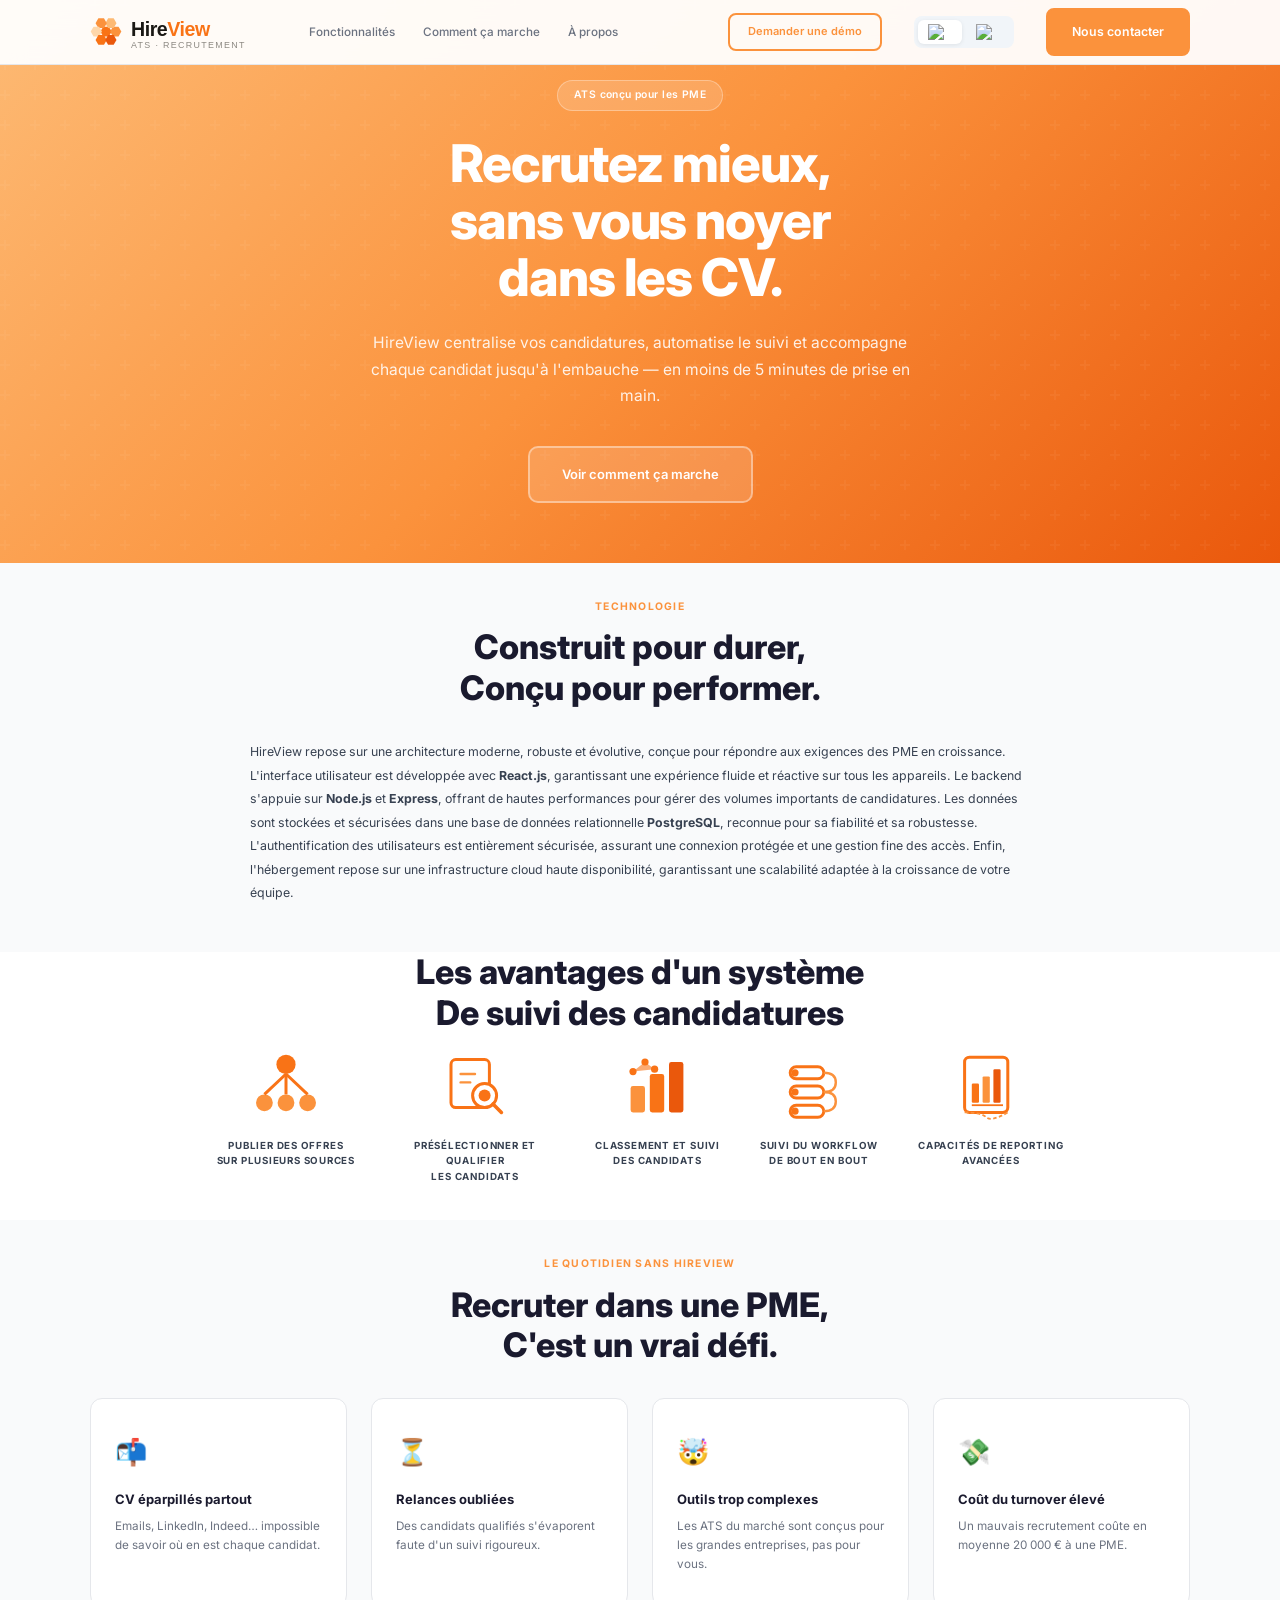
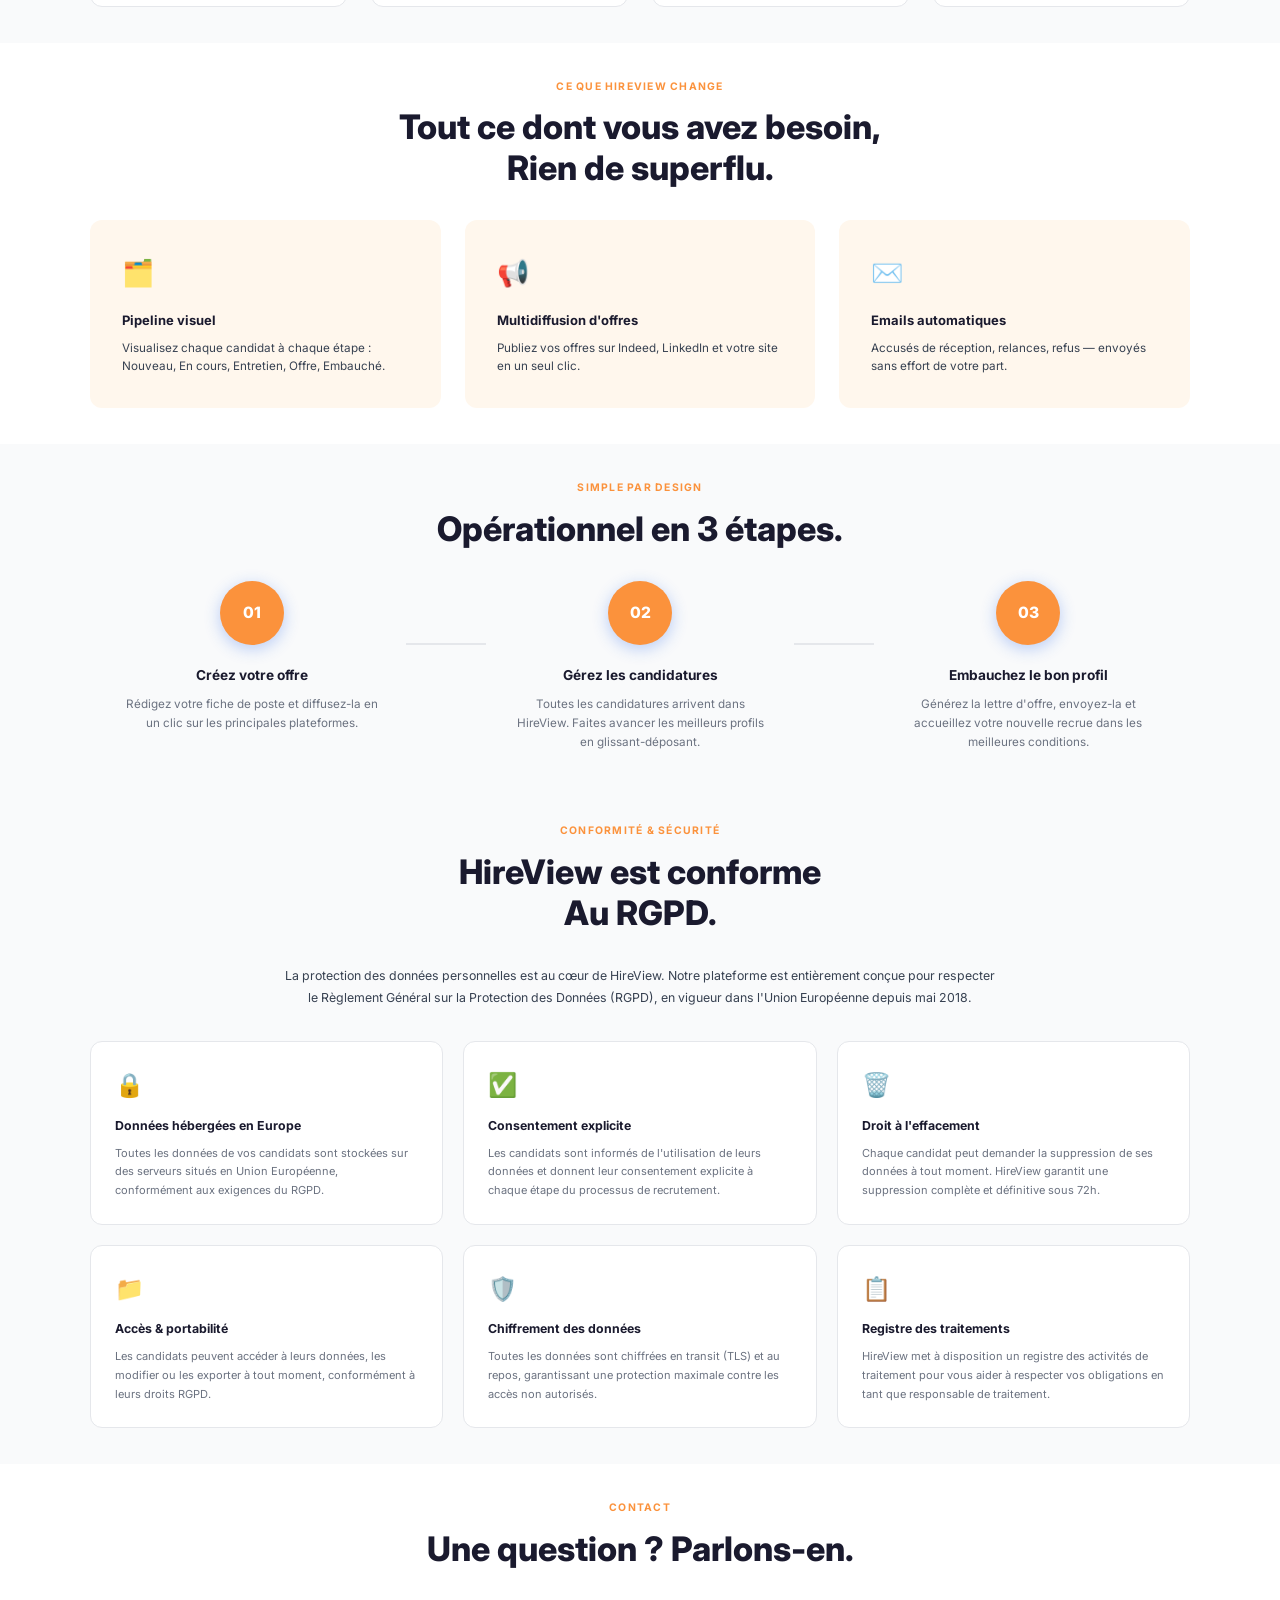
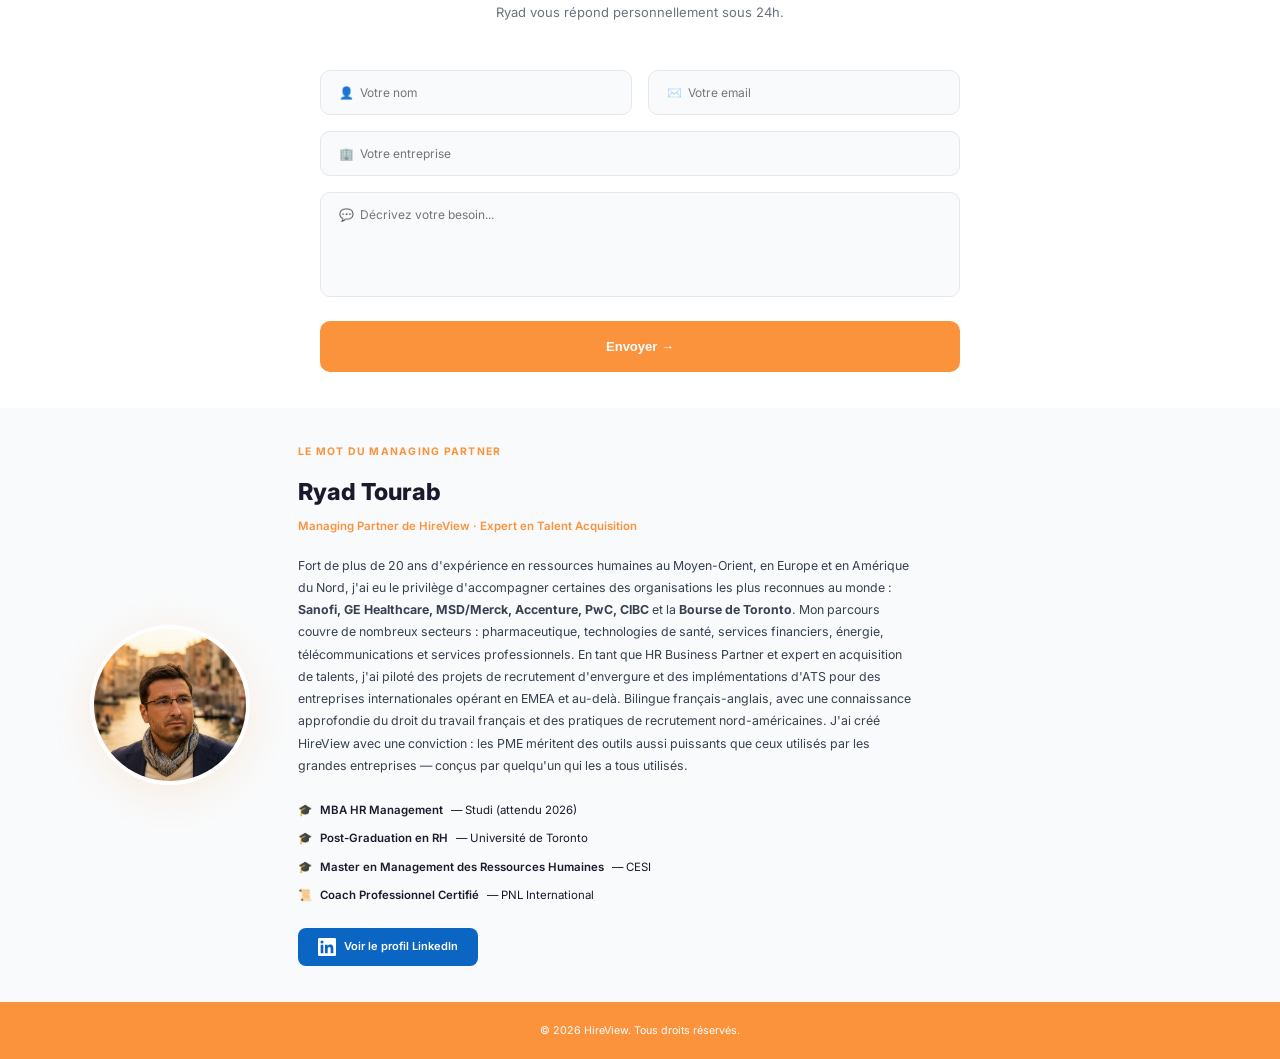
==== commit f4e03d1f: "Add files via upload" ====
--- a/index.html
+++ b/index.html
@@ -319,7 +319,7 @@
             <li>🎓 <strong>Master en Management des Ressources Humaines</strong> — CESI</li>
             <li>📜 <strong>Coach Professionnel Certifié</strong> — PNL International</li>
           </ul>
-          <a href="https://www.linkedin.com/in/ryad-t-6988889" target="_blank" rel="noopener" class="founder__linkedin">
+          <a href="https://www.linkedin.com/in/ryad-tourab-6988889" target="_blank" rel="noopener" class="founder__linkedin">
             <svg width="18" height="18" viewBox="0 0 24 24" fill="currentColor"><path d="M20.447 20.452h-3.554v-5.569c0-1.328-.027-3.037-1.852-3.037-1.853 0-2.136 1.445-2.136 2.939v5.667H9.351V9h3.414v1.561h.046c.477-.9 1.637-1.85 3.37-1.85 3.601 0 4.267 2.37 4.267 5.455v6.286zM5.337 7.433a2.062 2.062 0 01-2.063-2.065 2.064 2.064 0 112.063 2.065zm1.782 13.019H3.555V9h3.564v11.452zM22.225 0H1.771C.792 0 0 .774 0 1.729v20.542C0 23.227.792 24 1.771 24h20.451C23.2 24 24 23.227 24 22.271V1.729C24 .774 23.2 0 22.222 0h.003z"/></svg>
             Voir le profil LinkedIn
           </a>
--- a/style.css
+++ b/style.css
@@ -1005,9 +1005,22 @@
     flex-direction: column;
     text-align: center;
     align-items: center;
+    gap: 24px;
   }
-  .founder__bio { max-width: 100%; }
+  .founder__avatar {
+    width: 120px;
+    height: 120px;
+  }
+  .founder__name { font-size: 1.4rem; }
+  .founder__title { font-size: 0.82rem; }
+  .founder__bio {
+    max-width: 100%;
+    font-size: 0.88rem;
+    text-align: left;
+  }
   .founder__credentials { grid-template-columns: 1fr; }
+  .founder__creds-list { align-items: flex-start; text-align: left; }
+  .founder__creds-list li { font-size: 0.82rem; }
   .founder__linkedin { margin: 0 auto; }
 }
 
